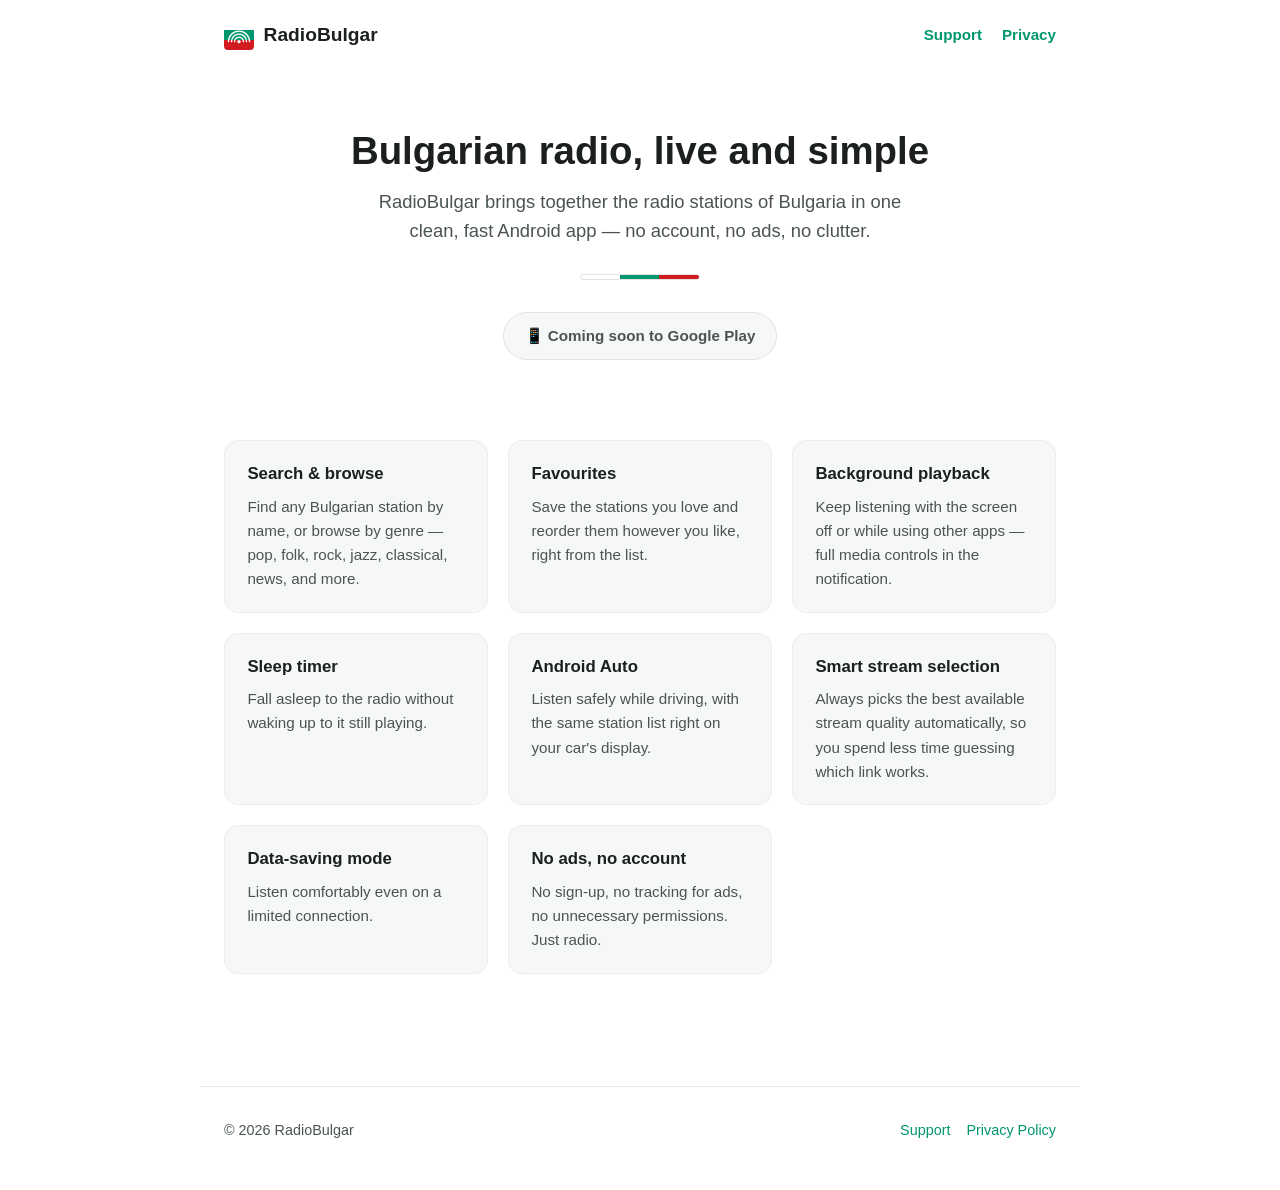
==== index.html @ 60b1395b "initial comit" ====
<!DOCTYPE html>
<html lang="en">
<head>
<meta charset="UTF-8">
<meta name="viewport" content="width=device-width, initial-scale=1.0">
<title>RadioBulgar — Bulgarian radio stations, live</title>
<meta name="description" content="RadioBulgar is a simple, fast, ad-free app for listening to live Bulgarian radio stations on Android.">
<link rel="stylesheet" href="style.css">
</head>
<body>

<header class="site-header">
  <a href="index.html" class="brand">
    <svg width="30" height="30" viewBox="0 0 108 108" xmlns="http://www.w3.org/2000/svg" aria-hidden="true">
      <rect width="108" height="108" rx="22" fill="#ffffff"/>
      <path fill="#00966e" d="M0,36h108v36h-108z"/>
      <path fill="#d01c1f" d="M0,72h108v22a14,14 0 0,1 -14,14h-80a14,14 0 0,1 -14,-14z"/>
      <circle cx="54" cy="78" r="6" fill="#ffffff"/>
      <path stroke="#ffffff" stroke-width="5" stroke-linecap="round" fill="none" d="M38,78 A16,16 0 0,1 70,78"/>
      <path stroke="#ffffff" stroke-width="5" stroke-linecap="round" fill="none" d="M27,78 A27,27 0 0,1 81,78"/>
      <path stroke="#ffffff" stroke-width="5" stroke-linecap="round" fill="none" d="M16,78 A38,38 0 0,1 92,78"/>
    </svg>
    RadioBulgar
  </a>
  <nav class="site-nav">
    <a href="support.html">Support</a>
    <a href="privacy.html">Privacy</a>
  </nav>
</header>

<main>
  <section class="hero">
    <h1>Bulgarian radio, live and simple</h1>
    <p class="tagline">RadioBulgar brings together the radio stations of Bulgaria in one clean, fast Android app — no account, no ads, no clutter.</p>
    <div class="stripe-rule"></div>
    <div class="cta-row">
      <span class="badge-pending">📱 Coming soon to Google Play</span>
    </div>
  </section>

  <section class="features">
    <div class="feature-card">
      <h3>Search &amp; browse</h3>
      <p>Find any Bulgarian station by name, or browse by genre — pop, folk, rock, jazz, classical, news, and more.</p>
    </div>
    <div class="feature-card">
      <h3>Favourites</h3>
      <p>Save the stations you love and reorder them however you like, right from the list.</p>
    </div>
    <div class="feature-card">
      <h3>Background playback</h3>
      <p>Keep listening with the screen off or while using other apps — full media controls in the notification.</p>
    </div>
    <div class="feature-card">
      <h3>Sleep timer</h3>
      <p>Fall asleep to the radio without waking up to it still playing.</p>
    </div>
    <div class="feature-card">
      <h3>Android Auto</h3>
      <p>Listen safely while driving, with the same station list right on your car's display.</p>
    </div>
    <div class="feature-card">
      <h3>Smart stream selection</h3>
      <p>Always picks the best available stream quality automatically, so you spend less time guessing which link works.</p>
    </div>
    <div class="feature-card">
      <h3>Data-saving mode</h3>
      <p>Listen comfortably even on a limited connection.</p>
    </div>
    <div class="feature-card">
      <h3>No ads, no account</h3>
      <p>No sign-up, no tracking for ads, no unnecessary permissions. Just radio.</p>
    </div>
  </section>
</main>

<footer class="site-footer">
  <span>&copy; 2026 RadioBulgar</span>
  <nav>
    <a href="support.html">Support</a>
    <a href="privacy.html">Privacy Policy</a>
  </nav>
</footer>

</body>
</html>
---- style.css ----
:root {
  --bg-white: #ffffff;
  --bg-green: #00966e;
  --bg-red: #d01c1f;
  --ink: #1b1f1d;
  --ink-soft: #4b5550;
  --surface: #f6f8f7;
  --max-width: 880px;
}

* { box-sizing: border-box; }

body {
  margin: 0;
  font-family: -apple-system, BlinkMacSystemFont, "Segoe UI", Roboto, Helvetica, Arial, sans-serif;
  color: var(--ink);
  background: var(--bg-white);
  line-height: 1.6;
}

a { color: var(--bg-green); text-decoration: none; }
a:hover { text-decoration: underline; }

header.site-header {
  display: flex;
  align-items: center;
  justify-content: space-between;
  padding: 1.25rem 1.5rem;
  max-width: var(--max-width);
  margin: 0 auto;
}

.brand {
  display: flex;
  align-items: center;
  gap: 0.6rem;
  font-weight: 700;
  font-size: 1.2rem;
  color: var(--ink);
}

.brand:hover { text-decoration: none; }

nav.site-nav {
  display: flex;
  gap: 1.25rem;
  font-weight: 600;
  font-size: 0.95rem;
}

main {
  max-width: var(--max-width);
  margin: 0 auto;
  padding: 0 1.5rem 4rem;
}

.hero {
  text-align: center;
  padding: 3rem 1rem 2.5rem;
}

.hero h1 {
  font-size: 2.4rem;
  margin: 0.5rem 0 0.75rem;
}

.hero p.tagline {
  font-size: 1.15rem;
  color: var(--ink-soft);
  max-width: 540px;
  margin: 0 auto;
}

.stripe-rule {
  height: 6px;
  width: 120px;
  margin: 1.75rem auto 0;
  border-radius: 4px;
  background: linear-gradient(to right, var(--bg-white) 0 33%, var(--bg-green) 33% 66%, var(--bg-red) 66% 100%);
  border: 1px solid #e3e3e3;
}

.cta-row {
  display: flex;
  justify-content: center;
  gap: 1rem;
  margin-top: 2rem;
  flex-wrap: wrap;
}

.badge-pending {
  display: inline-flex;
  align-items: center;
  gap: 0.5rem;
  padding: 0.7rem 1.3rem;
  border-radius: 999px;
  background: var(--surface);
  border: 1px solid #e3e3e3;
  color: var(--ink-soft);
  font-weight: 600;
  font-size: 0.95rem;
}

.features {
  display: grid;
  grid-template-columns: repeat(auto-fit, minmax(220px, 1fr));
  gap: 1.25rem;
  margin-top: 2.5rem;
}

.feature-card {
  background: var(--surface);
  border-radius: 14px;
  padding: 1.25rem 1.4rem;
  border: 1px solid #ececec;
}

.feature-card h3 {
  margin: 0 0 0.4rem;
  font-size: 1.05rem;
}

.feature-card p {
  margin: 0;
  color: var(--ink-soft);
  font-size: 0.95rem;
}

h1, h2 { line-height: 1.25; }

.page-title {
  margin-top: 2.5rem;
  font-size: 2rem;
}

.updated-note {
  color: var(--ink-soft);
  font-size: 0.9rem;
  margin-top: -0.5rem;
}

.faq-item {
  margin: 1.75rem 0;
}

.faq-item h3 {
  margin-bottom: 0.4rem;
}

footer.site-footer {
  max-width: var(--max-width);
  margin: 0 auto;
  padding: 2rem 1.5rem 3rem;
  color: var(--ink-soft);
  font-size: 0.9rem;
  display: flex;
  justify-content: space-between;
  flex-wrap: wrap;
  gap: 0.75rem;
  border-top: 1px solid #ececec;
  margin-top: 3rem;
}

footer.site-footer nav {
  display: flex;
  gap: 1rem;
}

.contact-form {
  display: flex;
  flex-direction: column;
  gap: 0.4rem;
  max-width: 480px;
  margin: 1.5rem 0 2.5rem;
}

.contact-form label {
  font-weight: 600;
  font-size: 0.9rem;
  margin-top: 0.6rem;
}

.contact-form input,
.contact-form textarea {
  font: inherit;
  padding: 0.6rem 0.7rem;
  border: 1px solid #d6dad8;
  border-radius: 8px;
  background: var(--surface);
}

.contact-form button {
  margin-top: 1rem;
  align-self: flex-start;
  padding: 0.65rem 1.4rem;
  border: none;
  border-radius: 999px;
  background: var(--bg-green);
  color: #ffffff;
  font-weight: 700;
  font-size: 0.95rem;
  cursor: pointer;
}

.contact-form button:hover {
  background: #007a5a;
}

table {
  width: 100%;
  border-collapse: collapse;
  margin: 1rem 0;
}

th, td {
  text-align: left;
  padding: 0.5rem 0.6rem;
  border-bottom: 1px solid #ececec;
  font-size: 0.95rem;
}
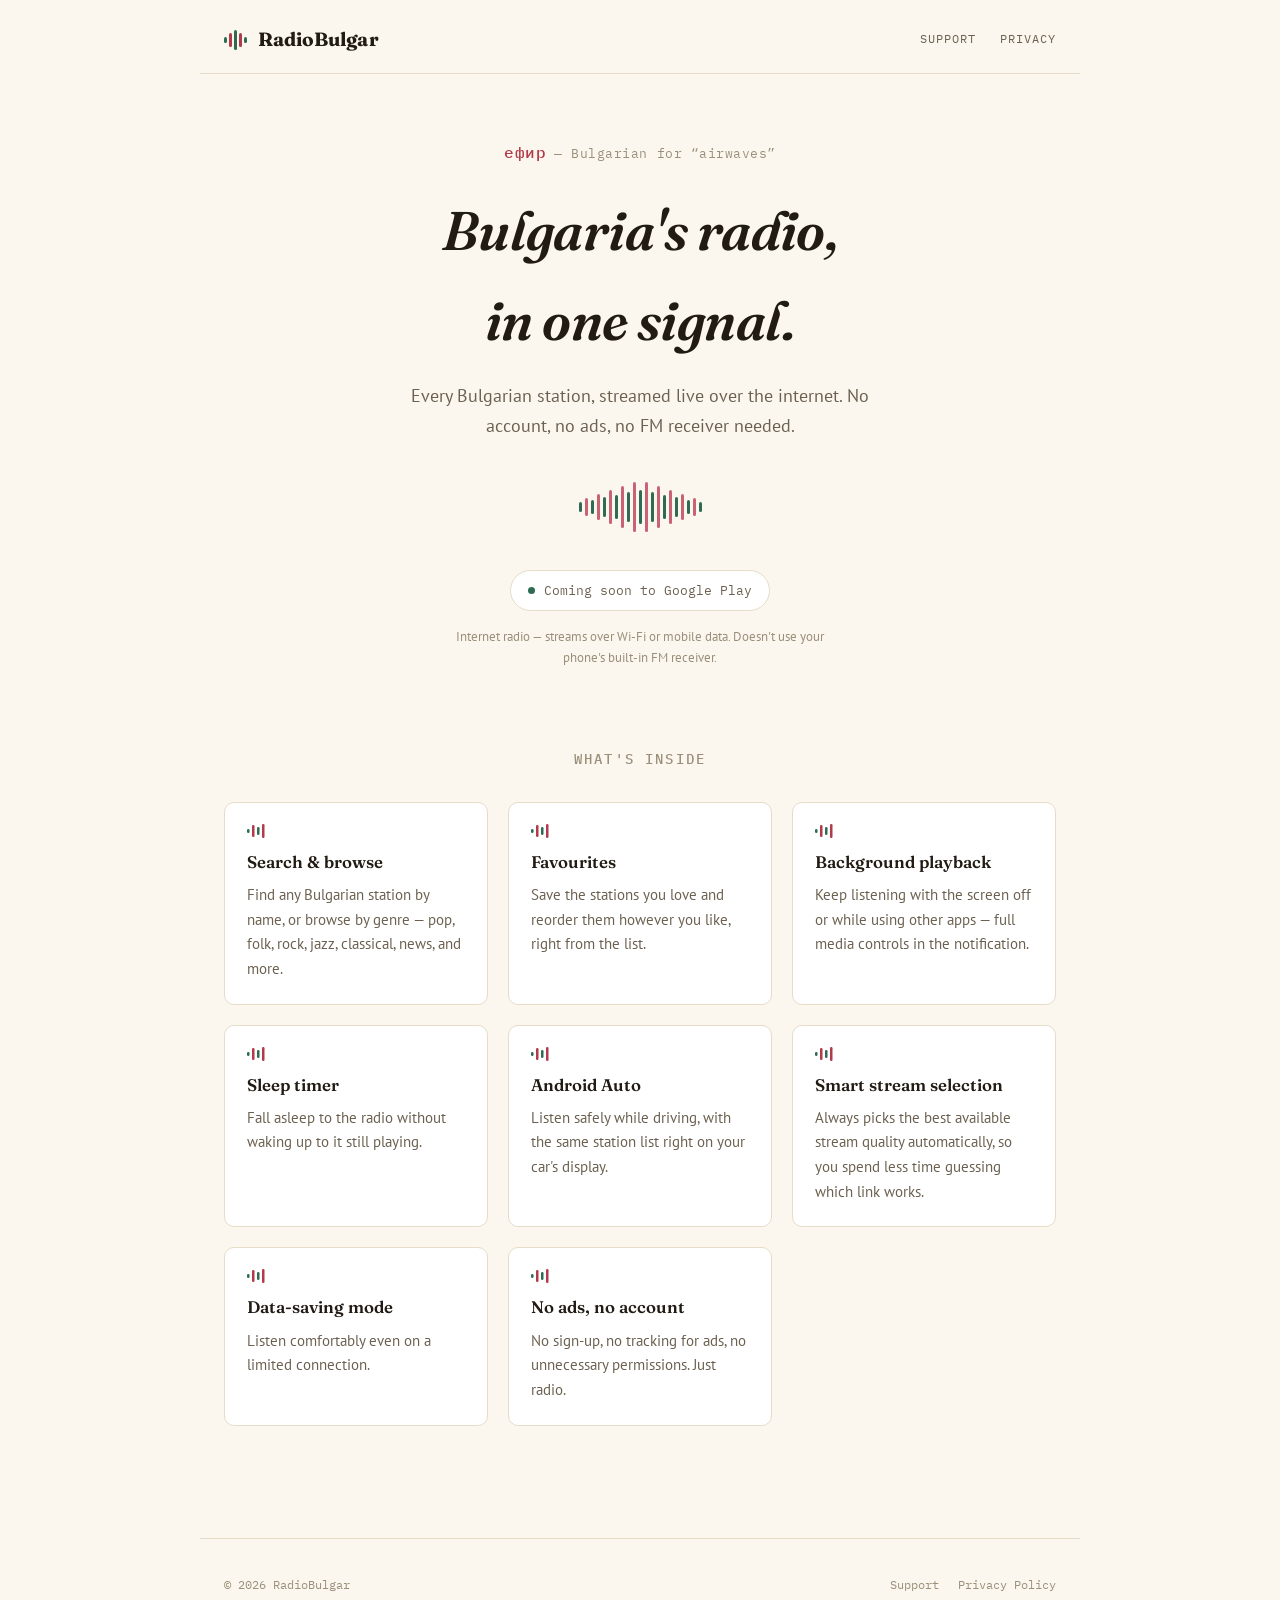
==== commit 43945622: "site redesign" ====
--- a/index.html
+++ b/index.html
@@ -3,24 +3,25 @@
 <head>
 <meta charset="UTF-8">
 <meta name="viewport" content="width=device-width, initial-scale=1.0">
-<title>RadioBulgar — Bulgarian radio stations, live</title>
-<meta name="description" content="RadioBulgar is a simple, fast, ad-free app for listening to live Bulgarian radio stations on Android.">
+<title>RadioBulgar — Bulgaria, always on air</title>
+<meta name="description" content="RadioBulgar is a simple, fast, ad-free app for streaming live Bulgarian radio stations over the internet on Android.">
+<link rel="preconnect" href="https://fonts.googleapis.com">
+<link rel="preconnect" href="https://fonts.gstatic.com" crossorigin>
+<link href="https://fonts.googleapis.com/css2?family=Fraunces:ital,opsz,wght@0,9..144,500;0,9..144,600;1,9..144,500&family=PT+Sans:wght@400;600;700&family=IBM+Plex+Mono:wght@400;500&display=swap" rel="stylesheet">
 <link rel="stylesheet" href="style.css">
 </head>
 <body>
 
 <header class="site-header">
   <a href="index.html" class="brand">
-    <svg width="30" height="30" viewBox="0 0 108 108" xmlns="http://www.w3.org/2000/svg" aria-hidden="true">
-      <rect width="108" height="108" rx="22" fill="#ffffff"/>
-      <path fill="#00966e" d="M0,36h108v36h-108z"/>
-      <path fill="#d01c1f" d="M0,72h108v22a14,14 0 0,1 -14,14h-80a14,14 0 0,1 -14,-14z"/>
-      <circle cx="54" cy="78" r="6" fill="#ffffff"/>
-      <path stroke="#ffffff" stroke-width="5" stroke-linecap="round" fill="none" d="M38,78 A16,16 0 0,1 70,78"/>
-      <path stroke="#ffffff" stroke-width="5" stroke-linecap="round" fill="none" d="M27,78 A27,27 0 0,1 81,78"/>
-      <path stroke="#ffffff" stroke-width="5" stroke-linecap="round" fill="none" d="M16,78 A38,38 0 0,1 92,78"/>
+    <svg class="mark" width="24" height="20" viewBox="0 0 24 20" aria-hidden="true">
+      <rect x="0"  y="7" width="3" height="6"  rx="1.5"/>
+      <rect x="5"  y="3" width="3" height="14" rx="1.5"/>
+      <rect x="10" y="0" width="3" height="20" rx="1.5"/>
+      <rect x="15" y="3" width="3" height="14" rx="1.5"/>
+      <rect x="20" y="7" width="3" height="6"  rx="1.5"/>
     </svg>
-    RadioBulgar
+    <span class="brand-word">RadioBulgar</span>
   </a>
   <nav class="site-nav">
     <a href="support.html">Support</a>
@@ -30,46 +31,121 @@
 
 <main>
   <section class="hero">
-    <h1>Bulgarian radio, live and simple</h1>
-    <p class="tagline">RadioBulgar brings together the radio stations of Bulgaria in one clean, fast Android app — no account, no ads, no clutter.</p>
-    <div class="stripe-rule"></div>
-    <div class="cta-row">
-      <span class="badge-pending">📱 Coming soon to Google Play</span>
+    <p class="eyebrow"><span class="cy">ефир</span><span class="gloss">— Bulgarian for “airwaves”</span></p>
+    <h1>Bulgaria's radio,<br>in one signal.</h1>
+    <p class="tagline">Every Bulgarian station, streamed live over the internet. No account, no ads, no FM receiver needed.</p>
+
+    <div class="waveform" role="img" aria-label="Audio waveform">
+      <span class="bar" style="height:10px; animation-delay:0.0s"></span>
+      <span class="bar" style="height:18px; animation-delay:0.1s"></span>
+      <span class="bar" style="height:14px; animation-delay:0.2s"></span>
+      <span class="bar" style="height:26px; animation-delay:0.3s"></span>
+      <span class="bar" style="height:20px; animation-delay:0.4s"></span>
+      <span class="bar" style="height:34px; animation-delay:0.5s"></span>
+      <span class="bar" style="height:24px; animation-delay:0.6s"></span>
+      <span class="bar" style="height:42px; animation-delay:0.7s"></span>
+      <span class="bar" style="height:30px; animation-delay:0.8s"></span>
+      <span class="bar" style="height:50px; animation-delay:0.9s"></span>
+      <span class="bar" style="height:34px; animation-delay:1.0s"></span>
+      <span class="bar" style="height:50px; animation-delay:1.1s"></span>
+      <span class="bar" style="height:30px; animation-delay:1.2s"></span>
+      <span class="bar" style="height:42px; animation-delay:1.3s"></span>
+      <span class="bar" style="height:24px; animation-delay:1.4s"></span>
+      <span class="bar" style="height:34px; animation-delay:1.5s"></span>
+      <span class="bar" style="height:20px; animation-delay:1.6s"></span>
+      <span class="bar" style="height:26px; animation-delay:1.7s"></span>
+      <span class="bar" style="height:14px; animation-delay:1.8s"></span>
+      <span class="bar" style="height:18px; animation-delay:1.9s"></span>
+      <span class="bar" style="height:10px; animation-delay:2.0s"></span>
     </div>
+
+    <span class="standby-badge"><span class="dot"></span> Coming soon to Google Play</span>
+    <p class="net-note">Internet radio — streams over Wi-Fi or mobile data. Doesn't use your phone's built-in FM receiver.</p>
   </section>
 
-  <section class="features">
-    <div class="feature-card">
-      <h3>Search &amp; browse</h3>
-      <p>Find any Bulgarian station by name, or browse by genre — pop, folk, rock, jazz, classical, news, and more.</p>
-    </div>
-    <div class="feature-card">
-      <h3>Favourites</h3>
-      <p>Save the stations you love and reorder them however you like, right from the list.</p>
-    </div>
-    <div class="feature-card">
-      <h3>Background playback</h3>
-      <p>Keep listening with the screen off or while using other apps — full media controls in the notification.</p>
-    </div>
-    <div class="feature-card">
-      <h3>Sleep timer</h3>
-      <p>Fall asleep to the radio without waking up to it still playing.</p>
-    </div>
-    <div class="feature-card">
-      <h3>Android Auto</h3>
-      <p>Listen safely while driving, with the same station list right on your car's display.</p>
-    </div>
-    <div class="feature-card">
-      <h3>Smart stream selection</h3>
-      <p>Always picks the best available stream quality automatically, so you spend less time guessing which link works.</p>
-    </div>
-    <div class="feature-card">
-      <h3>Data-saving mode</h3>
-      <p>Listen comfortably even on a limited connection.</p>
-    </div>
-    <div class="feature-card">
-      <h3>No ads, no account</h3>
-      <p>No sign-up, no tracking for ads, no unnecessary permissions. Just radio.</p>
+  <section class="band" aria-label="Features">
+    <h2 class="band-title">What's inside</h2>
+    <div class="feature-grid">
+      <article class="feature-card">
+        <svg class="mini-wave" width="22" height="14" viewBox="0 0 22 14" aria-hidden="true">
+          <rect x="0" y="5" width="2.5" height="4" rx="1.2" fill="#2e6b52"/>
+          <rect x="5" y="1" width="2.5" height="12" rx="1.2" fill="#b23a4a"/>
+          <rect x="10" y="3" width="2.5" height="8" rx="1.2" fill="#2e6b52"/>
+          <rect x="15" y="0" width="2.5" height="14" rx="1.2" fill="#b23a4a"/>
+        </svg>
+        <h3>Search &amp; browse</h3>
+        <p>Find any Bulgarian station by name, or browse by genre — pop, folk, rock, jazz, classical, news, and more.</p>
+      </article>
+      <article class="feature-card">
+        <svg class="mini-wave" width="22" height="14" viewBox="0 0 22 14" aria-hidden="true">
+          <rect x="0" y="5" width="2.5" height="4" rx="1.2" fill="#2e6b52"/>
+          <rect x="5" y="1" width="2.5" height="12" rx="1.2" fill="#b23a4a"/>
+          <rect x="10" y="3" width="2.5" height="8" rx="1.2" fill="#2e6b52"/>
+          <rect x="15" y="0" width="2.5" height="14" rx="1.2" fill="#b23a4a"/>
+        </svg>
+        <h3>Favourites</h3>
+        <p>Save the stations you love and reorder them however you like, right from the list.</p>
+      </article>
+      <article class="feature-card">
+        <svg class="mini-wave" width="22" height="14" viewBox="0 0 22 14" aria-hidden="true">
+          <rect x="0" y="5" width="2.5" height="4" rx="1.2" fill="#2e6b52"/>
+          <rect x="5" y="1" width="2.5" height="12" rx="1.2" fill="#b23a4a"/>
+          <rect x="10" y="3" width="2.5" height="8" rx="1.2" fill="#2e6b52"/>
+          <rect x="15" y="0" width="2.5" height="14" rx="1.2" fill="#b23a4a"/>
+        </svg>
+        <h3>Background playback</h3>
+        <p>Keep listening with the screen off or while using other apps — full media controls in the notification.</p>
+      </article>
+      <article class="feature-card">
+        <svg class="mini-wave" width="22" height="14" viewBox="0 0 22 14" aria-hidden="true">
+          <rect x="0" y="5" width="2.5" height="4" rx="1.2" fill="#2e6b52"/>
+          <rect x="5" y="1" width="2.5" height="12" rx="1.2" fill="#b23a4a"/>
+          <rect x="10" y="3" width="2.5" height="8" rx="1.2" fill="#2e6b52"/>
+          <rect x="15" y="0" width="2.5" height="14" rx="1.2" fill="#b23a4a"/>
+        </svg>
+        <h3>Sleep timer</h3>
+        <p>Fall asleep to the radio without waking up to it still playing.</p>
+      </article>
+      <article class="feature-card">
+        <svg class="mini-wave" width="22" height="14" viewBox="0 0 22 14" aria-hidden="true">
+          <rect x="0" y="5" width="2.5" height="4" rx="1.2" fill="#2e6b52"/>
+          <rect x="5" y="1" width="2.5" height="12" rx="1.2" fill="#b23a4a"/>
+          <rect x="10" y="3" width="2.5" height="8" rx="1.2" fill="#2e6b52"/>
+          <rect x="15" y="0" width="2.5" height="14" rx="1.2" fill="#b23a4a"/>
+        </svg>
+        <h3>Android Auto</h3>
+        <p>Listen safely while driving, with the same station list right on your car's display.</p>
+      </article>
+      <article class="feature-card">
+        <svg class="mini-wave" width="22" height="14" viewBox="0 0 22 14" aria-hidden="true">
+          <rect x="0" y="5" width="2.5" height="4" rx="1.2" fill="#2e6b52"/>
+          <rect x="5" y="1" width="2.5" height="12" rx="1.2" fill="#b23a4a"/>
+          <rect x="10" y="3" width="2.5" height="8" rx="1.2" fill="#2e6b52"/>
+          <rect x="15" y="0" width="2.5" height="14" rx="1.2" fill="#b23a4a"/>
+        </svg>
+        <h3>Smart stream selection</h3>
+        <p>Always picks the best available stream quality automatically, so you spend less time guessing which link works.</p>
+      </article>
+      <article class="feature-card">
+        <svg class="mini-wave" width="22" height="14" viewBox="0 0 22 14" aria-hidden="true">
+          <rect x="0" y="5" width="2.5" height="4" rx="1.2" fill="#2e6b52"/>
+          <rect x="5" y="1" width="2.5" height="12" rx="1.2" fill="#b23a4a"/>
+          <rect x="10" y="3" width="2.5" height="8" rx="1.2" fill="#2e6b52"/>
+          <rect x="15" y="0" width="2.5" height="14" rx="1.2" fill="#b23a4a"/>
+        </svg>
+        <h3>Data-saving mode</h3>
+        <p>Listen comfortably even on a limited connection.</p>
+      </article>
+      <article class="feature-card">
+        <svg class="mini-wave" width="22" height="14" viewBox="0 0 22 14" aria-hidden="true">
+          <rect x="0" y="5" width="2.5" height="4" rx="1.2" fill="#2e6b52"/>
+          <rect x="5" y="1" width="2.5" height="12" rx="1.2" fill="#b23a4a"/>
+          <rect x="10" y="3" width="2.5" height="8" rx="1.2" fill="#2e6b52"/>
+          <rect x="15" y="0" width="2.5" height="14" rx="1.2" fill="#b23a4a"/>
+        </svg>
+        <h3>No ads, no account</h3>
+        <p>No sign-up, no tracking for ads, no unnecessary permissions. Just radio.</p>
+      </article>
     </div>
   </section>
 </main>
@@ -83,4 +159,4 @@
 </footer>
 
 </body>
-</html>+</html>
--- a/style.css
+++ b/style.css
@@ -1,33 +1,61 @@
+/* ============================================================
+   RadioBulgar — signal on paper
+   Light theme. The signature motif is a waveform: thin bars of
+   varying height standing in for the audio signal itself, used
+   as the logomark, the hero's one decorative gesture, and a
+   quiet bullet on each feature — never a tuning dial, never a
+   cabinet.
+   ============================================================ */
+
 :root {
-  --bg-white: #ffffff;
-  --bg-green: #00966e;
-  --bg-red: #d01c1f;
-  --ink: #1b1f1d;
-  --ink-soft: #4b5550;
-  --surface: #f6f8f7;
+  --paper:      #fbf7ef;
+  --panel:      #ffffff;
+  --line:       #e6dcc8;
+  --ink:        #211b13;
+  --ink-soft:   #6c6151;
+  --ink-faint:  #9b8f7a;
+  --rose:       #b23a4a;
+  --rose-soft:  #c96274;
+  --pine:       #2e6b52;
+  --pine-soft:  #4c8a6e;
   --max-width: 880px;
 }
 
 * { box-sizing: border-box; }
+
+html { scroll-behavior: smooth; }
 
 body {
   margin: 0;
-  font-family: -apple-system, BlinkMacSystemFont, "Segoe UI", Roboto, Helvetica, Arial, sans-serif;
-  color: var(--ink);
-  background: var(--bg-white);
-  line-height: 1.6;
-}
-
-a { color: var(--bg-green); text-decoration: none; }
-a:hover { text-decoration: underline; }
+  background: var(--paper);
+  color: var(--ink);
+  font-family: "PT Sans", Helvetica, Arial, sans-serif;
+  line-height: 1.65;
+}
+
+h1, h2, h3, .brand-word {
+  font-family: "Fraunces", Georgia, serif;
+}
+
+a { color: var(--rose); text-decoration: none; }
+a:hover { text-decoration: underline; text-decoration-color: var(--rose-soft); }
+
+:focus-visible {
+  outline: 2px solid var(--rose);
+  outline-offset: 3px;
+  border-radius: 2px;
+}
+
+/* ---------- header ---------- */
 
 header.site-header {
   display: flex;
   align-items: center;
   justify-content: space-between;
-  padding: 1.25rem 1.5rem;
+  padding: 1.5rem 1.5rem 1.1rem;
   max-width: var(--max-width);
   margin: 0 auto;
+  border-bottom: 1px solid var(--line);
 }
 
 .brand {
@@ -37,15 +65,34 @@
   font-weight: 700;
   font-size: 1.2rem;
   color: var(--ink);
+  letter-spacing: 0.005em;
 }
 
 .brand:hover { text-decoration: none; }
 
+.mark { flex: none; }
+.mark rect:nth-child(odd) { fill: var(--pine); }
+.mark rect:nth-child(even) { fill: var(--rose); }
+
 nav.site-nav {
   display: flex;
-  gap: 1.25rem;
-  font-weight: 600;
-  font-size: 0.95rem;
+  gap: 1.5rem;
+  font-family: "IBM Plex Mono", monospace;
+  font-size: 0.78rem;
+  letter-spacing: 0.08em;
+  text-transform: uppercase;
+}
+
+nav.site-nav a {
+  color: var(--ink-soft);
+  border-bottom: 1px solid transparent;
+  padding-bottom: 2px;
+}
+
+nav.site-nav a:hover {
+  color: var(--rose);
+  text-decoration: none;
+  border-bottom-color: var(--rose);
 }
 
 main {
@@ -54,167 +101,308 @@
   padding: 0 1.5rem 4rem;
 }
 
+/* ---------- hero ---------- */
+
 .hero {
+  padding: 3.2rem 0 1.5rem;
   text-align: center;
-  padding: 3rem 1rem 2.5rem;
-}
+}
+
+.eyebrow {
+  display: inline-flex;
+  align-items: baseline;
+  gap: 0.5rem;
+  font-family: "IBM Plex Mono", monospace;
+  font-size: 0.82rem;
+  margin-bottom: 1.3rem;
+  letter-spacing: 0.04em;
+}
+
+.eyebrow .cy { font-size: 1rem; color: var(--rose); font-weight: 500; }
+.eyebrow .gloss { color: var(--ink-faint); }
 
 .hero h1 {
-  font-size: 2.4rem;
-  margin: 0.5rem 0 0.75rem;
-}
-
-.hero p.tagline {
-  font-size: 1.15rem;
-  color: var(--ink-soft);
-  max-width: 540px;
-  margin: 0 auto;
-}
-
-.stripe-rule {
-  height: 6px;
-  width: 120px;
-  margin: 1.75rem auto 0;
-  border-radius: 4px;
-  background: linear-gradient(to right, var(--bg-white) 0 33%, var(--bg-green) 33% 66%, var(--bg-red) 66% 100%);
-  border: 1px solid #e3e3e3;
-}
-
-.cta-row {
-  display: flex;
+  font-size: clamp(2.3rem, 5.8vw, 3.4rem);
+  font-weight: 600;
+  font-style: italic;
+  margin: 0 0 1rem;
+  color: var(--ink);
+  letter-spacing: -0.01em;
+}
+
+.hero .tagline {
+  font-size: 1.12rem;
+  color: var(--ink-soft);
+  max-width: 480px;
+  margin: 0 auto 2.4rem;
+}
+
+/* signature waveform rule */
+
+.waveform {
+  display: flex;
+  align-items: center;
   justify-content: center;
-  gap: 1rem;
-  margin-top: 2rem;
-  flex-wrap: wrap;
-}
-
-.badge-pending {
+  gap: 3px;
+  height: 56px;
+  margin: 0 auto 2.2rem;
+}
+
+.waveform .bar {
+  width: 3px;
+  border-radius: 2px;
+  background: var(--pine);
+  align-self: center;
+  transform-origin: center;
+  animation: breathe 3.6s ease-in-out infinite;
+}
+
+.waveform .bar:nth-child(even) { background: var(--rose-soft); }
+
+@keyframes breathe {
+  0%, 100% { transform: scaleY(1); }
+  50% { transform: scaleY(0.82); }
+}
+
+.standby-badge {
   display: inline-flex;
   align-items: center;
-  gap: 0.5rem;
-  padding: 0.7rem 1.3rem;
+  gap: 0.55rem;
+  padding: 0.55rem 1.1rem;
   border-radius: 999px;
-  background: var(--surface);
-  border: 1px solid #e3e3e3;
-  color: var(--ink-soft);
-  font-weight: 600;
-  font-size: 0.95rem;
-}
-
-.features {
+  background: var(--panel);
+  border: 1px solid var(--line);
+  color: var(--ink-soft);
+  font-family: "IBM Plex Mono", monospace;
+  font-size: 0.82rem;
+}
+
+.standby-badge .dot {
+  width: 7px;
+  height: 7px;
+  border-radius: 50%;
+  background: var(--pine);
+}
+
+.net-note {
+  margin: 0.9rem auto 0;
+  max-width: 380px;
+  font-size: 0.8rem;
+  color: var(--ink-faint);
+}
+
+/* ---------- features ---------- */
+
+.band { margin-top: 3.5rem; }
+
+.band-title {
+  font-size: 0.85rem;
+  text-transform: uppercase;
+  letter-spacing: 0.16em;
+  color: var(--ink-faint);
+  text-align: center;
+  margin-bottom: 2rem;
+  font-family: "IBM Plex Mono", monospace;
+  font-weight: 500;
+}
+
+.feature-grid {
   display: grid;
-  grid-template-columns: repeat(auto-fit, minmax(220px, 1fr));
+  grid-template-columns: repeat(auto-fit, minmax(230px, 1fr));
   gap: 1.25rem;
-  margin-top: 2.5rem;
 }
 
 .feature-card {
-  background: var(--surface);
-  border-radius: 14px;
-  padding: 1.25rem 1.4rem;
-  border: 1px solid #ececec;
+  background: var(--panel);
+  color: var(--ink);
+  border: 1px solid var(--line);
+  border-radius: 10px;
+  padding: 1.3rem 1.4rem 1.4rem;
+  transition: transform 0.18s ease, box-shadow 0.18s ease;
+}
+
+.feature-card:hover {
+  transform: translateY(-2px);
+  box-shadow: 0 10px 24px rgba(33, 27, 19, 0.08);
+}
+
+.feature-card .mini-wave {
+  display: block;
+  margin-bottom: 0.7rem;
 }
 
 .feature-card h3 {
   margin: 0 0 0.4rem;
   font-size: 1.05rem;
+  font-weight: 600;
+  font-style: normal;
 }
 
 .feature-card p {
   margin: 0;
   color: var(--ink-soft);
-  font-size: 0.95rem;
-}
-
-h1, h2 { line-height: 1.25; }
-
-.page-title {
+  font-size: 0.93rem;
+}
+
+/* ---------- doc panel (support / privacy) ---------- */
+
+.doc {
+  background: var(--panel);
+  color: var(--ink);
+  border: 1px solid var(--line);
+  border-radius: 12px;
+  padding: 2.4rem clamp(1.4rem, 5vw, 3.2rem) 2.8rem;
   margin-top: 2.5rem;
+}
+
+.doc h1.page-title {
   font-size: 2rem;
-}
-
-.updated-note {
-  color: var(--ink-soft);
-  font-size: 0.9rem;
-  margin-top: -0.5rem;
-}
+  font-style: italic;
+  font-weight: 600;
+  margin: 0 0 0.4rem;
+}
+
+.doc .stamp {
+  display: inline-block;
+  font-family: "IBM Plex Mono", monospace;
+  font-size: 0.76rem;
+  color: var(--ink-faint);
+  border: 1px solid var(--line);
+  border-radius: 4px;
+  padding: 0.2rem 0.55rem;
+  margin-bottom: 1.7rem;
+}
+
+.doc h2 {
+  font-size: 1.25rem;
+  font-style: italic;
+  margin-top: 2.2rem;
+  padding-top: 1.3rem;
+  border-top: 1px solid var(--line);
+}
+
+.doc h2:first-of-type { border-top: none; padding-top: 0; }
+
+.doc h3 {
+  font-size: 1.02rem;
+  font-style: normal;
+  margin: 1.4rem 0 0.4rem;
+  color: var(--rose);
+}
+
+.doc ul { padding-left: 1.3rem; }
+.doc li { margin: 0.3rem 0; }
+.doc code {
+  background: var(--paper);
+  border: 1px solid var(--line);
+  border-radius: 4px;
+  padding: 0.1rem 0.4rem;
+  font-family: "IBM Plex Mono", monospace;
+  font-size: 0.88em;
+}
+
+.doc .lede {
+  font-size: 1.02rem;
+  color: var(--ink-soft);
+}
+
+/* ---------- FAQ entries ---------- */
 
 .faq-item {
-  margin: 1.75rem 0;
-}
+  padding: 1.1rem 0;
+  border-top: 1px solid var(--line);
+}
+
+.faq-item:first-of-type { border-top: none; }
 
 .faq-item h3 {
-  margin-bottom: 0.4rem;
-}
+  margin: 0 0 0.35rem;
+  font-size: 1rem;
+  color: var(--rose);
+}
+
+.faq-item p { margin: 0; color: var(--ink-soft); font-size: 0.94rem; }
+
+/* ---------- contact form ---------- */
+
+.contact-form {
+  display: flex;
+  flex-direction: column;
+  gap: 0.35rem;
+  max-width: 480px;
+  margin: 1.4rem 0 0.5rem;
+}
+
+.contact-form label {
+  font-family: "IBM Plex Mono", monospace;
+  font-size: 0.74rem;
+  text-transform: uppercase;
+  letter-spacing: 0.06em;
+  color: var(--ink-soft);
+  margin-top: 0.7rem;
+}
+
+.contact-form input,
+.contact-form textarea {
+  font: inherit;
+  font-family: "PT Sans", sans-serif;
+  padding: 0.6rem 0.7rem;
+  border: 1px solid var(--line);
+  border-radius: 6px;
+  background: var(--paper);
+  color: var(--ink);
+}
+
+.contact-form input:focus,
+.contact-form textarea:focus {
+  outline: none;
+  border-color: var(--rose-soft);
+}
+
+.contact-form button {
+  margin-top: 1.1rem;
+  align-self: flex-start;
+  padding: 0.65rem 1.5rem;
+  border: none;
+  border-radius: 999px;
+  background: var(--rose);
+  color: #fff;
+  font-weight: 700;
+  font-size: 0.92rem;
+  cursor: pointer;
+  font-family: "IBM Plex Mono", monospace;
+  letter-spacing: 0.04em;
+}
+
+.contact-form button:hover { background: #97303d; }
+
+/* ---------- footer ---------- */
 
 footer.site-footer {
   max-width: var(--max-width);
   margin: 0 auto;
-  padding: 2rem 1.5rem 3rem;
-  color: var(--ink-soft);
-  font-size: 0.9rem;
+  padding: 2.2rem 1.5rem 3rem;
+  color: var(--ink-faint);
+  font-family: "IBM Plex Mono", monospace;
+  font-size: 0.78rem;
   display: flex;
   justify-content: space-between;
   flex-wrap: wrap;
   gap: 0.75rem;
-  border-top: 1px solid #ececec;
+  border-top: 1px solid var(--line);
   margin-top: 3rem;
 }
 
-footer.site-footer nav {
-  display: flex;
-  gap: 1rem;
-}
-
-.contact-form {
-  display: flex;
-  flex-direction: column;
-  gap: 0.4rem;
-  max-width: 480px;
-  margin: 1.5rem 0 2.5rem;
-}
-
-.contact-form label {
-  font-weight: 600;
-  font-size: 0.9rem;
-  margin-top: 0.6rem;
-}
-
-.contact-form input,
-.contact-form textarea {
-  font: inherit;
-  padding: 0.6rem 0.7rem;
-  border: 1px solid #d6dad8;
-  border-radius: 8px;
-  background: var(--surface);
-}
-
-.contact-form button {
-  margin-top: 1rem;
-  align-self: flex-start;
-  padding: 0.65rem 1.4rem;
-  border: none;
-  border-radius: 999px;
-  background: var(--bg-green);
-  color: #ffffff;
-  font-weight: 700;
-  font-size: 0.95rem;
-  cursor: pointer;
-}
-
-.contact-form button:hover {
-  background: #007a5a;
-}
-
-table {
-  width: 100%;
-  border-collapse: collapse;
-  margin: 1rem 0;
-}
-
-th, td {
-  text-align: left;
-  padding: 0.5rem 0.6rem;
-  border-bottom: 1px solid #ececec;
-  font-size: 0.95rem;
-}+footer.site-footer nav { display: flex; gap: 1.2rem; }
+footer.site-footer a { color: var(--ink-faint); }
+footer.site-footer a:hover { color: var(--rose); }
+
+@media (max-width: 520px) {
+  header.site-header { flex-direction: column; gap: 0.9rem; align-items: flex-start; }
+  .waveform { height: 44px; }
+}
+
+@media (prefers-reduced-motion: reduce) {
+  html { scroll-behavior: auto; }
+  .waveform .bar { animation: none; }
+}
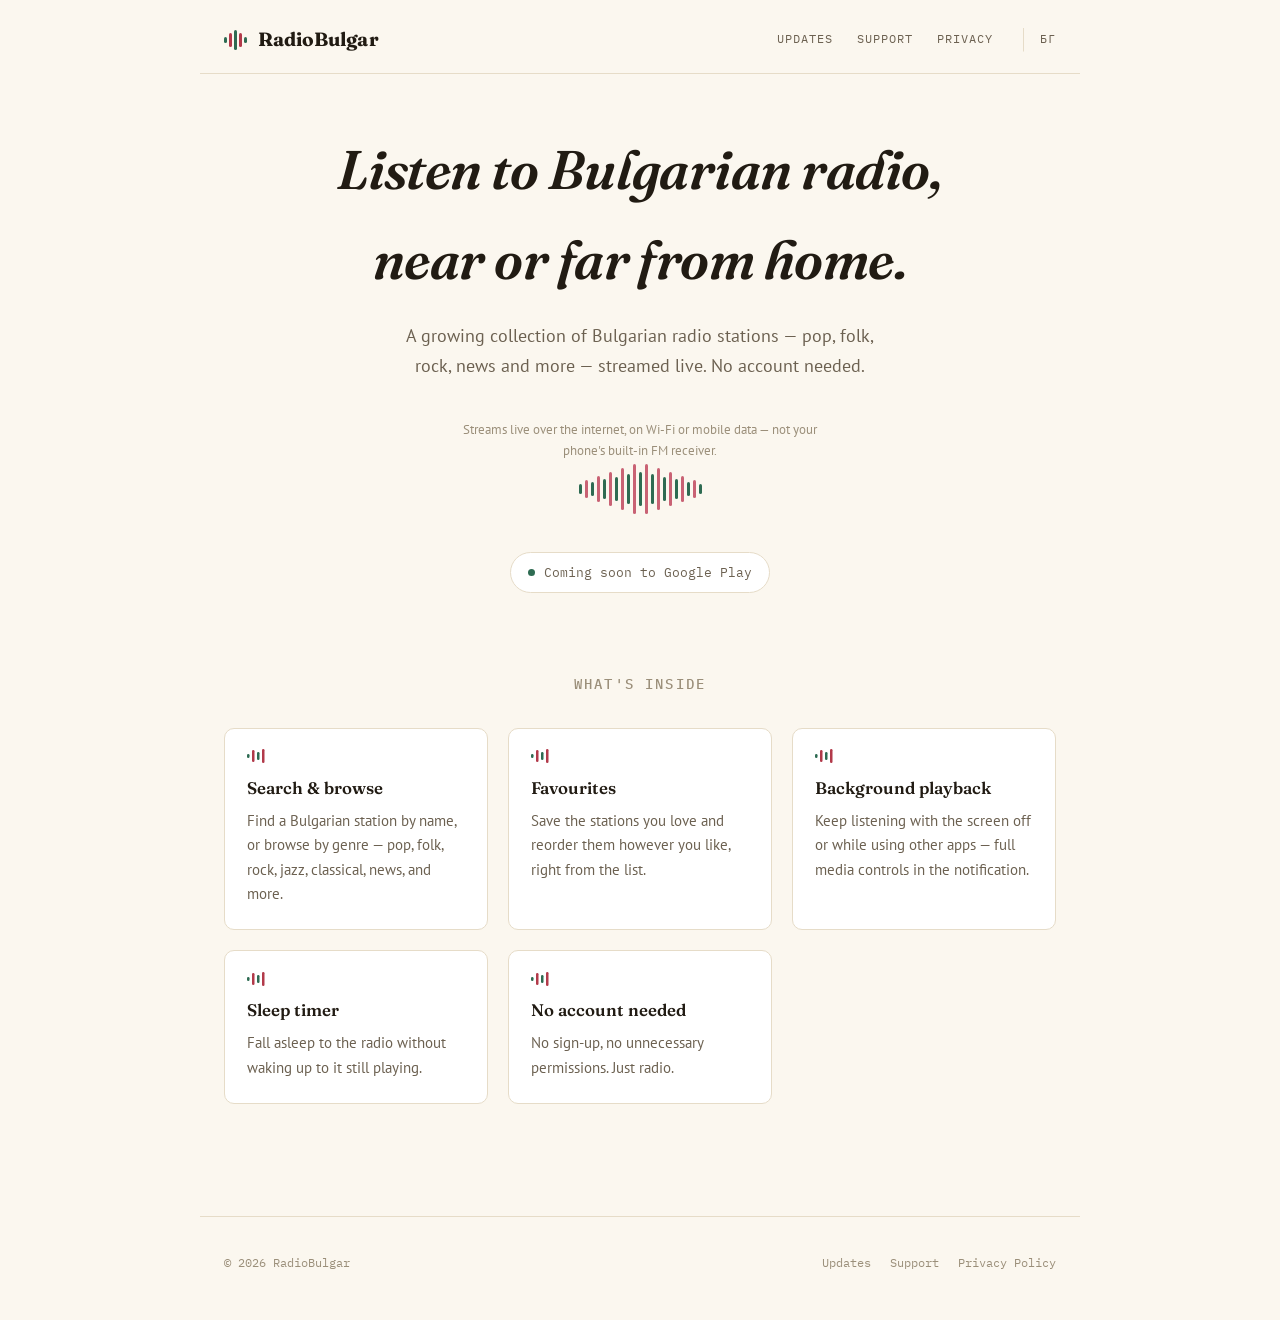
==== commit 0ccb6ef3: "Revise copy and trim privacy disclosures to avoid future-proofing claims Rewrites hero/feature copy " ====
--- a/index.html
+++ b/index.html
@@ -4,7 +4,7 @@
 <meta charset="UTF-8">
 <meta name="viewport" content="width=device-width, initial-scale=1.0">
 <title>RadioBulgar — Bulgaria, always on air</title>
-<meta name="description" content="RadioBulgar is a simple, fast, ad-free app for streaming live Bulgarian radio stations over the internet on Android.">
+<meta name="description" content="RadioBulgar is a simple, fast app for streaming live Bulgarian radio stations over the internet on Android — listen to home wherever you are.">
 <link rel="preconnect" href="https://fonts.googleapis.com">
 <link rel="preconnect" href="https://fonts.gstatic.com" crossorigin>
 <link href="https://fonts.googleapis.com/css2?family=Fraunces:ital,opsz,wght@0,9..144,500;0,9..144,600;1,9..144,500&family=PT+Sans:wght@400;600;700&family=IBM+Plex+Mono:wght@400;500&display=swap" rel="stylesheet">
@@ -24,16 +24,18 @@
     <span class="brand-word">RadioBulgar</span>
   </a>
   <nav class="site-nav">
+    <a href="messages.html">Updates</a>
     <a href="support.html">Support</a>
     <a href="privacy.html">Privacy</a>
+    <a href="bg/index.html" class="lang-link">БГ</a>
   </nav>
 </header>
 
 <main>
   <section class="hero">
-    <p class="eyebrow"><span class="cy">ефир</span><span class="gloss">— Bulgarian for “airwaves”</span></p>
-    <h1>Bulgaria's radio,<br>in one signal.</h1>
-    <p class="tagline">Every Bulgarian station, streamed live over the internet. No account, no ads, no FM receiver needed.</p>
+    <h1>Listen to Bulgarian radio,<br>near or far from home.</h1>
+    <p class="tagline">A growing collection of Bulgarian radio stations — pop, folk, rock, news and more — streamed live. No account needed.</p>
+    <p class="net-note">Streams live over the internet, on Wi-Fi or mobile data — not your phone's built-in FM receiver.</p>
 
     <div class="waveform" role="img" aria-label="Audio waveform">
       <span class="bar" style="height:10px; animation-delay:0.0s"></span>
@@ -60,7 +62,6 @@
     </div>
 
     <span class="standby-badge"><span class="dot"></span> Coming soon to Google Play</span>
-    <p class="net-note">Internet radio — streams over Wi-Fi or mobile data. Doesn't use your phone's built-in FM receiver.</p>
   </section>
 
   <section class="band" aria-label="Features">
@@ -74,7 +75,7 @@
           <rect x="15" y="0" width="2.5" height="14" rx="1.2" fill="#b23a4a"/>
         </svg>
         <h3>Search &amp; browse</h3>
-        <p>Find any Bulgarian station by name, or browse by genre — pop, folk, rock, jazz, classical, news, and more.</p>
+        <p>Find a Bulgarian station by name, or browse by genre — pop, folk, rock, jazz, classical, news, and more.</p>
       </article>
       <article class="feature-card">
         <svg class="mini-wave" width="22" height="14" viewBox="0 0 22 14" aria-hidden="true">
@@ -113,38 +114,8 @@
           <rect x="10" y="3" width="2.5" height="8" rx="1.2" fill="#2e6b52"/>
           <rect x="15" y="0" width="2.5" height="14" rx="1.2" fill="#b23a4a"/>
         </svg>
-        <h3>Android Auto</h3>
-        <p>Listen safely while driving, with the same station list right on your car's display.</p>
-      </article>
-      <article class="feature-card">
-        <svg class="mini-wave" width="22" height="14" viewBox="0 0 22 14" aria-hidden="true">
-          <rect x="0" y="5" width="2.5" height="4" rx="1.2" fill="#2e6b52"/>
-          <rect x="5" y="1" width="2.5" height="12" rx="1.2" fill="#b23a4a"/>
-          <rect x="10" y="3" width="2.5" height="8" rx="1.2" fill="#2e6b52"/>
-          <rect x="15" y="0" width="2.5" height="14" rx="1.2" fill="#b23a4a"/>
-        </svg>
-        <h3>Smart stream selection</h3>
-        <p>Always picks the best available stream quality automatically, so you spend less time guessing which link works.</p>
-      </article>
-      <article class="feature-card">
-        <svg class="mini-wave" width="22" height="14" viewBox="0 0 22 14" aria-hidden="true">
-          <rect x="0" y="5" width="2.5" height="4" rx="1.2" fill="#2e6b52"/>
-          <rect x="5" y="1" width="2.5" height="12" rx="1.2" fill="#b23a4a"/>
-          <rect x="10" y="3" width="2.5" height="8" rx="1.2" fill="#2e6b52"/>
-          <rect x="15" y="0" width="2.5" height="14" rx="1.2" fill="#b23a4a"/>
-        </svg>
-        <h3>Data-saving mode</h3>
-        <p>Listen comfortably even on a limited connection.</p>
-      </article>
-      <article class="feature-card">
-        <svg class="mini-wave" width="22" height="14" viewBox="0 0 22 14" aria-hidden="true">
-          <rect x="0" y="5" width="2.5" height="4" rx="1.2" fill="#2e6b52"/>
-          <rect x="5" y="1" width="2.5" height="12" rx="1.2" fill="#b23a4a"/>
-          <rect x="10" y="3" width="2.5" height="8" rx="1.2" fill="#2e6b52"/>
-          <rect x="15" y="0" width="2.5" height="14" rx="1.2" fill="#b23a4a"/>
-        </svg>
-        <h3>No ads, no account</h3>
-        <p>No sign-up, no tracking for ads, no unnecessary permissions. Just radio.</p>
+        <h3>No account needed</h3>
+        <p>No sign-up, no unnecessary permissions. Just radio.</p>
       </article>
     </div>
   </section>
@@ -153,6 +124,7 @@
 <footer class="site-footer">
   <span>&copy; 2026 RadioBulgar</span>
   <nav>
+    <a href="messages.html">Updates</a>
     <a href="support.html">Support</a>
     <a href="privacy.html">Privacy Policy</a>
   </nav>
--- a/style.css
+++ b/style.css
@@ -95,6 +95,12 @@
   border-bottom-color: var(--rose);
 }
 
+nav.site-nav a.lang-link {
+  margin-left: 0.4rem;
+  padding-left: 1rem;
+  border-left: 1px solid var(--line);
+}
+
 main {
   max-width: var(--max-width);
   margin: 0 auto;
@@ -322,6 +328,28 @@
 }
 
 .faq-item p { margin: 0; color: var(--ink-soft); font-size: 0.94rem; }
+
+/* ---------- update posts ---------- */
+
+.post {
+  padding: 1.3rem 0;
+  border-top: 1px solid var(--line);
+}
+
+.post:first-of-type { border-top: none; padding-top: 0; }
+
+.post-date {
+  font-family: "IBM Plex Mono", monospace;
+  font-size: 0.76rem;
+  color: var(--ink-faint);
+  margin: 0 0 0.3rem;
+}
+
+.post h2 {
+  font-size: 1.25rem;
+  font-style: italic;
+  margin: 0 0 0.5rem;
+}
 
 /* ---------- contact form ---------- */
 
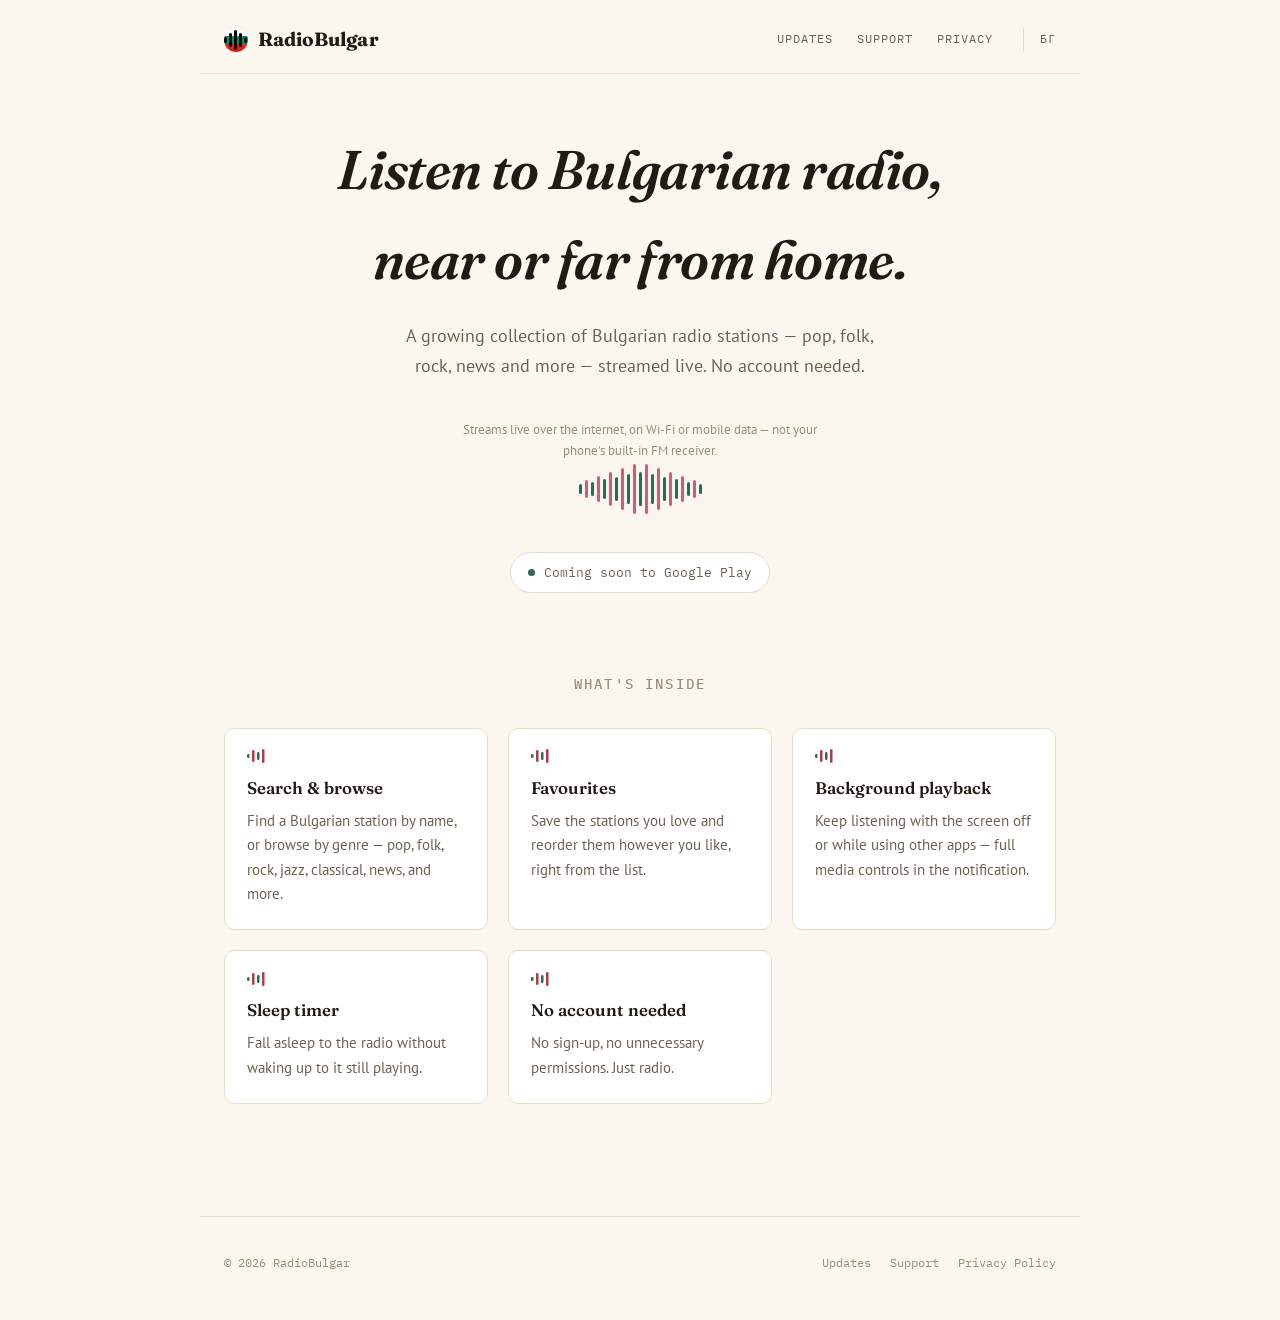
==== commit 8f17f0b1: "Replace header brand mark with final flag-band waveform icon, add favicon" ====
--- a/index.html
+++ b/index.html
@@ -9,17 +9,28 @@
 <link rel="preconnect" href="https://fonts.gstatic.com" crossorigin>
 <link href="https://fonts.googleapis.com/css2?family=Fraunces:ital,opsz,wght@0,9..144,500;0,9..144,600;1,9..144,500&family=PT+Sans:wght@400;600;700&family=IBM+Plex+Mono:wght@400;500&display=swap" rel="stylesheet">
 <link rel="stylesheet" href="style.css">
+<link rel="icon" href="favicon.svg" type="image/svg+xml">
+<link rel="alternate icon" href="favicon-32.png" type="image/png">
+<link rel="apple-touch-icon" href="apple-touch-icon.png">
 </head>
 <body>
 
 <header class="site-header">
   <a href="index.html" class="brand">
-    <svg class="mark" width="24" height="20" viewBox="0 0 24 20" aria-hidden="true">
-      <rect x="0"  y="7" width="3" height="6"  rx="1.5"/>
-      <rect x="5"  y="3" width="3" height="14" rx="1.5"/>
-      <rect x="10" y="0" width="3" height="20" rx="1.5"/>
-      <rect x="15" y="3" width="3" height="14" rx="1.5"/>
-      <rect x="20" y="7" width="3" height="6"  rx="1.5"/>
+    <svg class="mark" width="24" height="24" viewBox="0 0 24 24" aria-hidden="true">
+      <defs><clipPath id="markClip"><circle cx="12" cy="12" r="12"/></clipPath></defs>
+      <g clip-path="url(#markClip)">
+        <rect x="0" y="0" width="24" height="8" fill="#ffffff"/>
+        <rect x="0" y="8" width="24" height="8" fill="#00966e"/>
+        <rect x="0" y="16" width="24" height="8" fill="#d62512"/>
+        <g fill="#000000">
+          <rect x="0"  y="9" width="3" height="6"  rx="1.5"/>
+          <rect x="5"  y="5" width="3" height="14" rx="1.5"/>
+          <rect x="10" y="2" width="3" height="20" rx="1.5"/>
+          <rect x="15" y="5" width="3" height="14" rx="1.5"/>
+          <rect x="20" y="9" width="3" height="6"  rx="1.5"/>
+        </g>
+      </g>
     </svg>
     <span class="brand-word">RadioBulgar</span>
   </a>
--- a/style.css
+++ b/style.css
@@ -71,8 +71,6 @@
 .brand:hover { text-decoration: none; }
 
 .mark { flex: none; }
-.mark rect:nth-child(odd) { fill: var(--pine); }
-.mark rect:nth-child(even) { fill: var(--rose); }
 
 nav.site-nav {
   display: flex;
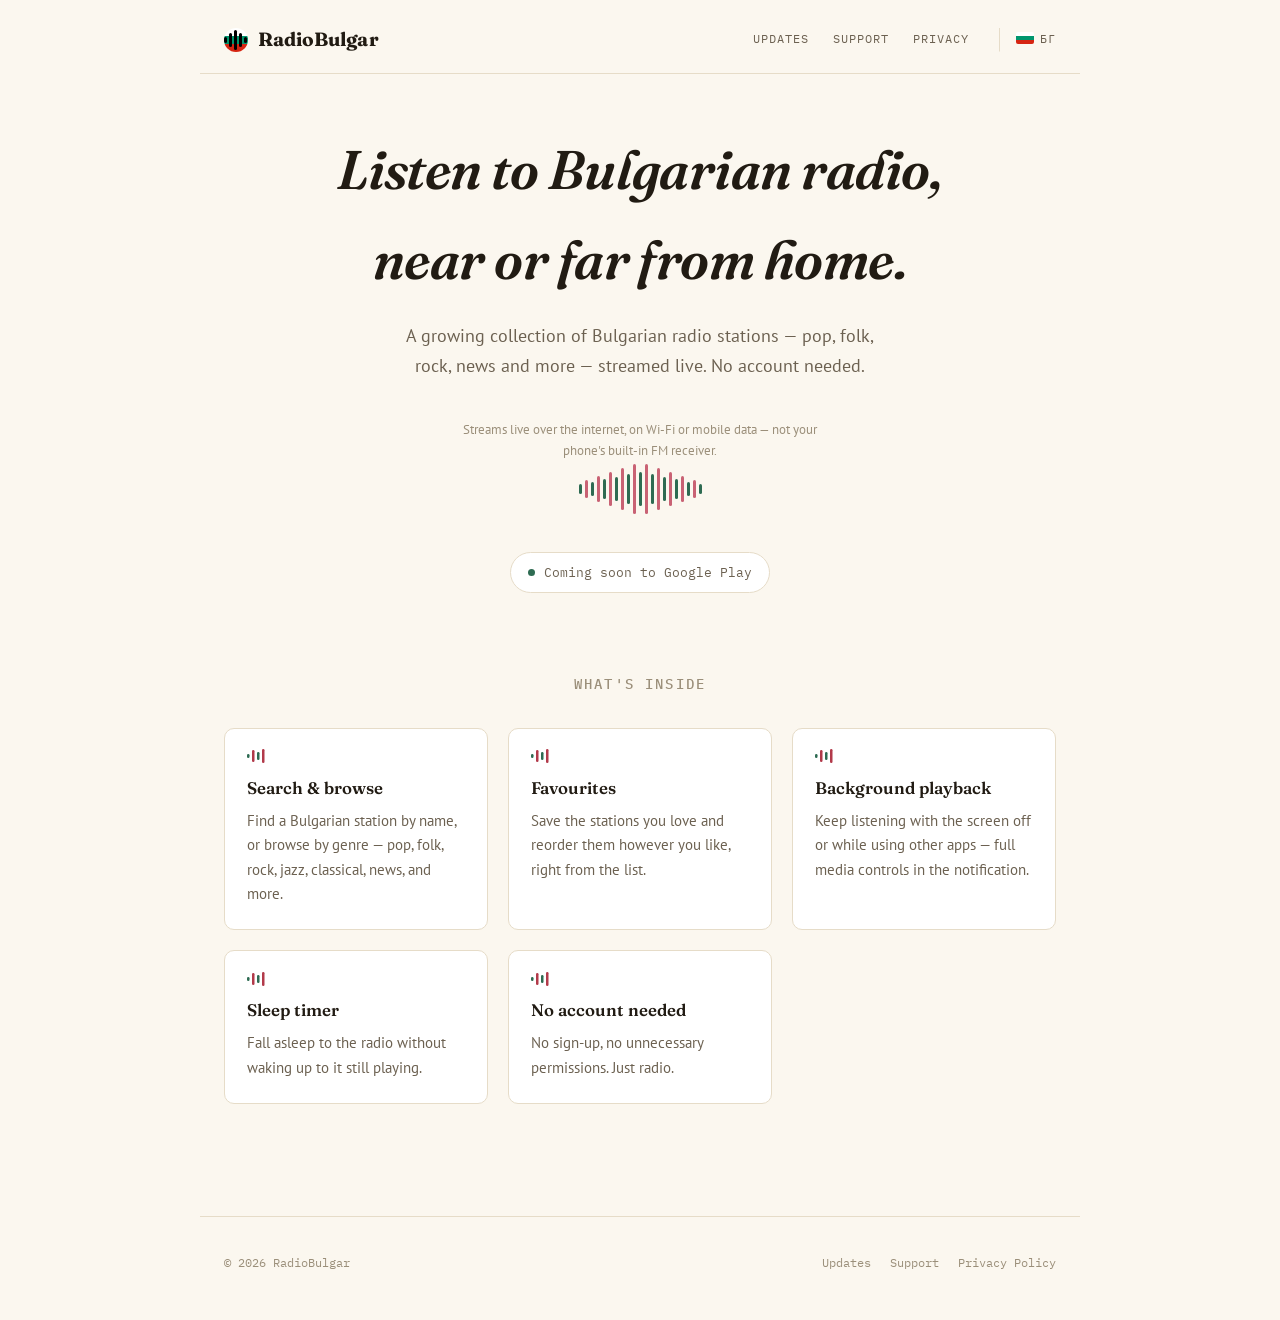
==== commit 5bc5f58e: "Add flag icons to the language switcher for clarity" ====
--- a/index.html
+++ b/index.html
@@ -38,7 +38,11 @@
     <a href="messages.html">Updates</a>
     <a href="support.html">Support</a>
     <a href="privacy.html">Privacy</a>
-    <a href="bg/index.html" class="lang-link">БГ</a>
+    <a href="bg/index.html" class="lang-link"><svg class="flag-icon" width="18" height="12" viewBox="0 0 18 12" aria-hidden="true">
+        <rect width="18" height="4" y="0" fill="#ffffff"/>
+        <rect width="18" height="4" y="4" fill="#00966e"/>
+        <rect width="18" height="4" y="8" fill="#d62512"/>
+      </svg>БГ</a>
   </nav>
 </header>
 
--- a/style.css
+++ b/style.css
@@ -94,9 +94,17 @@
 }
 
 nav.site-nav a.lang-link {
+  display: inline-flex;
+  align-items: center;
+  gap: 0.35rem;
   margin-left: 0.4rem;
   padding-left: 1rem;
   border-left: 1px solid var(--line);
+}
+
+.flag-icon {
+  flex: none;
+  border-radius: 2px;
 }
 
 main {
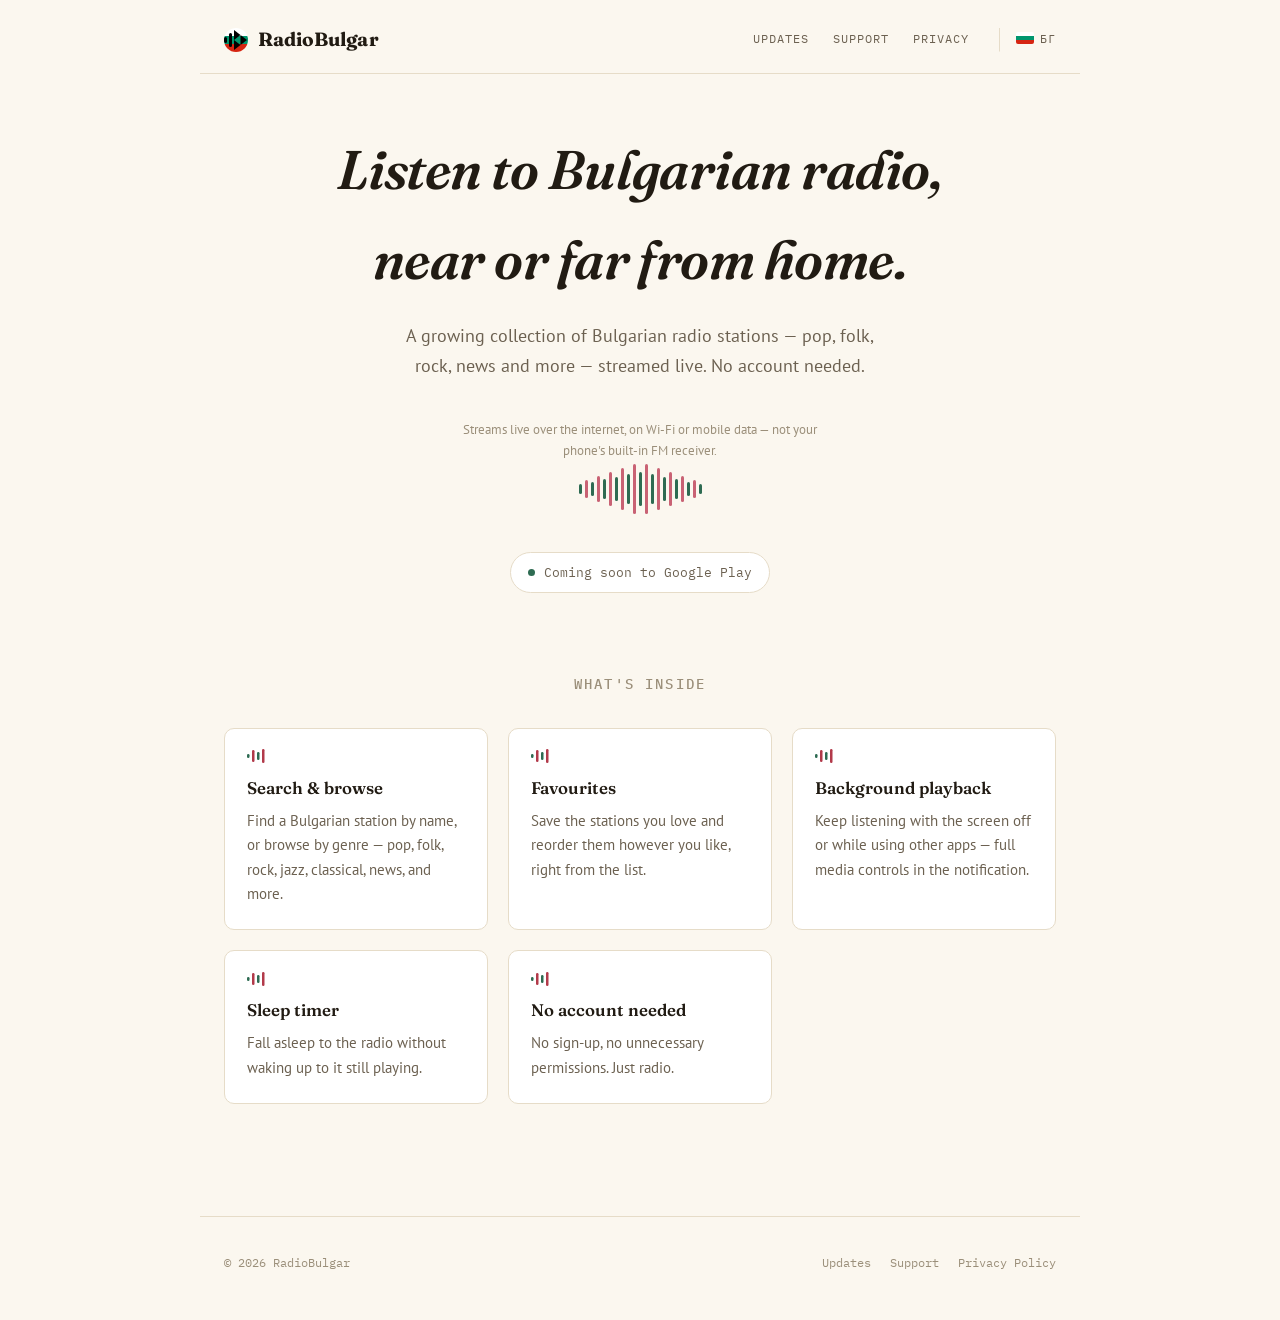
==== commit 2d1b67f1: "Update logo to option G: waveform+triforce split mark Replaces the symmetric 5/7-bar waveform with t" ====
--- a/index.html
+++ b/index.html
@@ -24,11 +24,11 @@
         <rect x="0" y="8" width="24" height="8" fill="#00966e"/>
         <rect x="0" y="16" width="24" height="8" fill="#d62512"/>
         <g fill="#000000">
-          <rect x="0"  y="9" width="3" height="6"  rx="1.5"/>
-          <rect x="5"  y="5" width="3" height="14" rx="1.5"/>
-          <rect x="10" y="2" width="3" height="20" rx="1.5"/>
-          <rect x="15" y="5" width="3" height="14" rx="1.5"/>
-          <rect x="20" y="9" width="3" height="6"  rx="1.5"/>
+          <rect x="0" y="9" width="3" height="6"  rx="1.5"/>
+          <rect x="5" y="5" width="3" height="14" rx="1.5"/>
+          <polygon points="10,2 16.5,7 10,12"/>
+          <polygon points="10,12 10,22 16.5,17"/>
+          <polygon points="16.5,7 23,12 16.5,17"/>
         </g>
       </g>
     </svg>
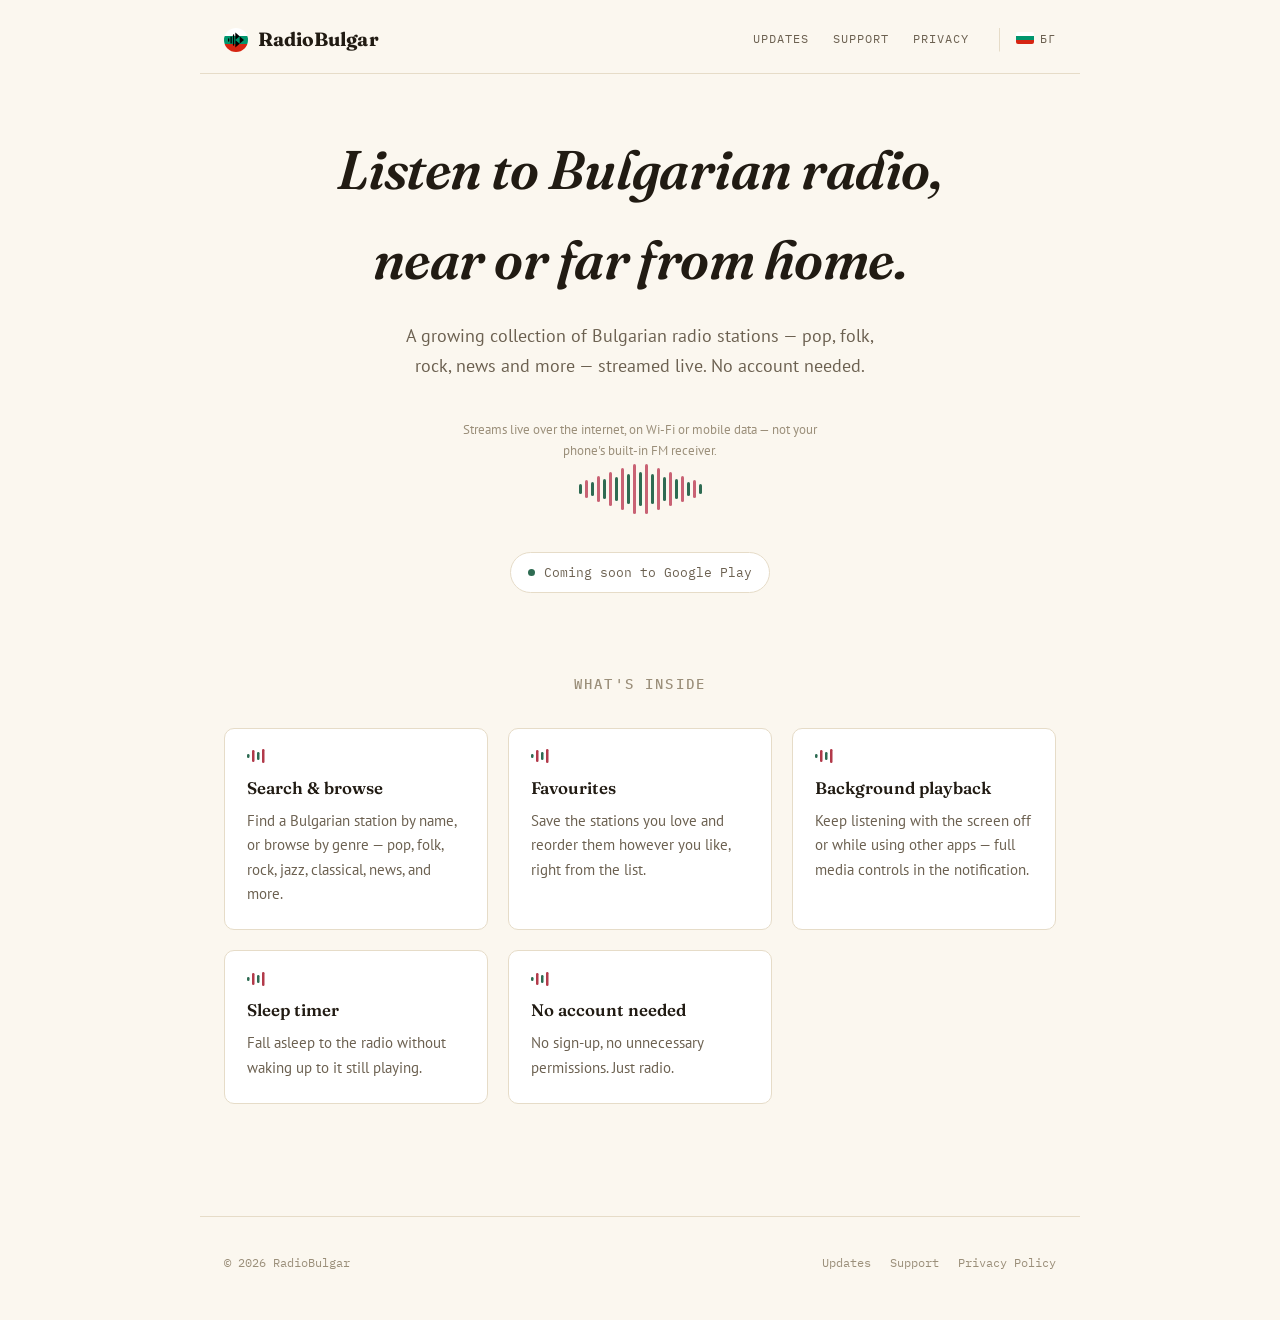
==== commit 1e5e20e8: "Sync logo to app icon and remove refresh hint from Updates Update inline header SVG in EN and BG pag" ====
--- a/index.html
+++ b/index.html
@@ -17,19 +17,20 @@
 
 <header class="site-header">
   <a href="index.html" class="brand">
-    <svg class="mark" width="24" height="24" viewBox="0 0 24 24" aria-hidden="true">
-      <defs><clipPath id="markClip"><circle cx="12" cy="12" r="12"/></clipPath></defs>
+    <svg class="mark" width="24" height="24" viewBox="0 0 108 108" aria-hidden="true">
+      <defs><clipPath id="markClip"><circle cx="54" cy="54" r="54"/></clipPath></defs>
       <g clip-path="url(#markClip)">
-        <rect x="0" y="0" width="24" height="8" fill="#ffffff"/>
-        <rect x="0" y="8" width="24" height="8" fill="#00966e"/>
-        <rect x="0" y="16" width="24" height="8" fill="#d62512"/>
-        <g fill="#000000">
-          <rect x="0" y="9" width="3" height="6"  rx="1.5"/>
-          <rect x="5" y="5" width="3" height="14" rx="1.5"/>
-          <polygon points="10,2 16.5,7 10,12"/>
-          <polygon points="10,12 10,22 16.5,17"/>
-          <polygon points="16.5,7 23,12 16.5,17"/>
+        <rect x="0" y="0" width="108" height="36" fill="#ffffff"/>
+        <rect x="0" y="36" width="108" height="36" fill="#00966e"/>
+        <rect x="0" y="72" width="108" height="36" fill="#d62512"/>
+        <g stroke="#000000" stroke-width="6" stroke-linecap="round" fill="none">
+          <path d="M21,49 L21,59"/>
+          <path d="M32,41 L32,67"/>
+          <path d="M43,31 L43,77"/>
         </g>
+        <polygon points="51,20 70.5,37 51,54" fill="#000000"/>
+        <polygon points="51,54 51,88 70.5,71" fill="#000000"/>
+        <polygon points="70.5,37 90,54 70.5,71" fill="#000000"/>
       </g>
     </svg>
     <span class="brand-word">RadioBulgar</span>
